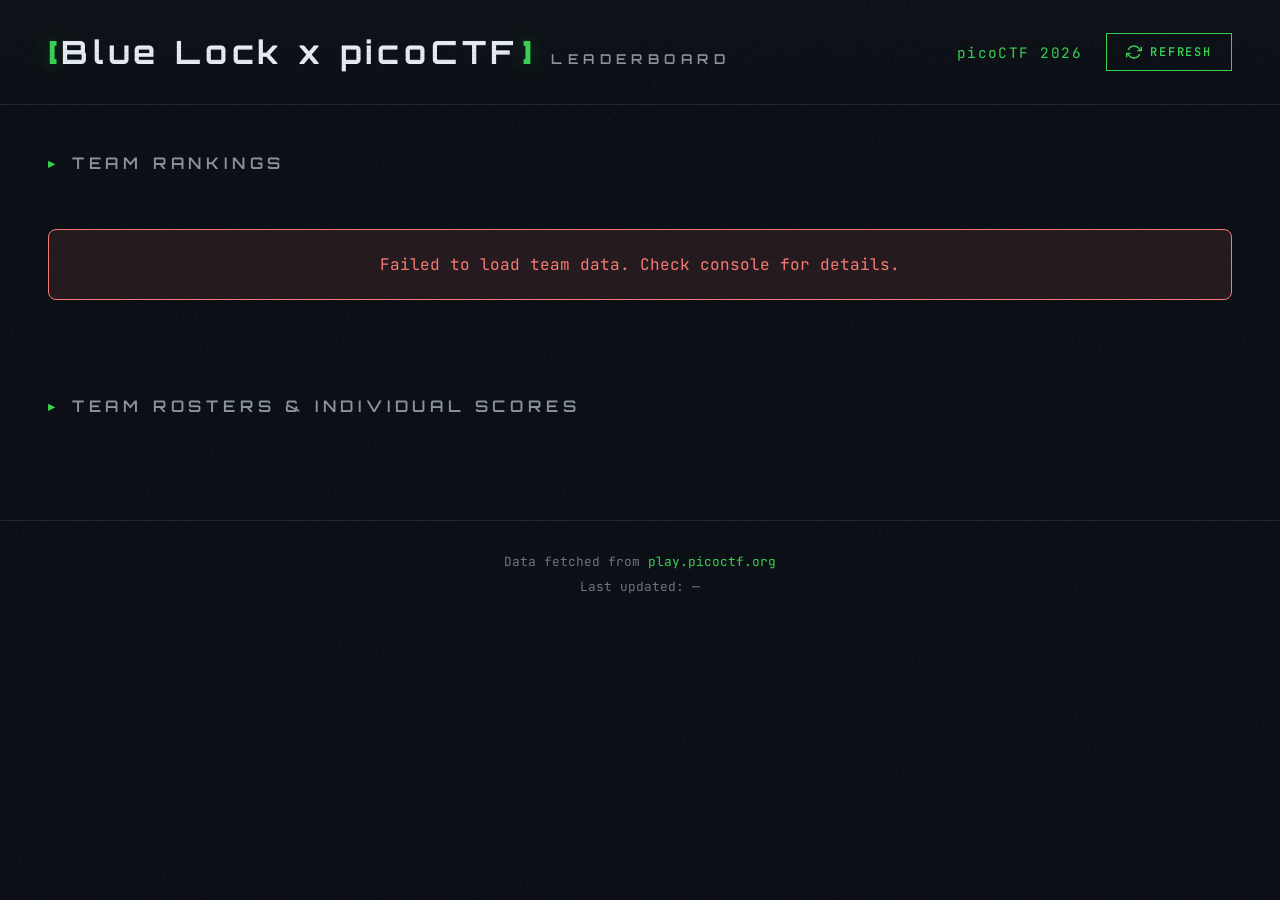
==== blescoreboard/index.html @ 0d46eaab "Add initial HTML structure for leaderboard page" ====
<!DOCTYPE html>
<html lang="en">
<head>
  <meta charset="UTF-8">
  <meta name="viewport" content="width=device-width, initial-scale=1.0">
  <title>Blue Lock x picoCTF Leaderboard</title>
  <link rel="preconnect" href="https://fonts.googleapis.com">
  <link rel="preconnect" href="https://fonts.gstatic.com" crossorigin>
  <link href="https://fonts.googleapis.com/css2?family=JetBrains+Mono:wght@400;600;700&family=Orbitron:wght@400;600;700;900&display=swap" rel="stylesheet">
  <style>
/* ===== CSS Variables ===== */
:root {
  --bg-dark: #0a0e14;
  --bg-card: #0d1117;
  --bg-card-hover: #161b22;
  --accent-cyan: #39d353;
  --accent-cyan-dim: #26a641;
  --accent-magenta: #ff7b72;
  --accent-yellow: #d29922;
  --accent-blue: #58a6ff;
  --accent-purple: #a371f7;
  --text-primary: #e6edf3;
  --text-secondary: #8b949e;
  --text-muted: #6e7681;
  --border-color: #21262d;
  --glow-cyan: 0 0 20px rgba(57, 211, 83, 0.3);
  --glow-magenta: 0 0 20px rgba(255, 123, 114, 0.2);
  --font-display: 'Orbitron', sans-serif;
  --font-mono: 'JetBrains Mono', monospace;
}

/* ===== Reset & Base ===== */
*, *::before, *::after {
  box-sizing: border-box;
  margin: 0;
  padding: 0;
}

html {
  font-size: 16px;
  scroll-behavior: smooth;
}

body {
  font-family: var(--font-mono);
  background: var(--bg-dark);
  color: var(--text-primary);
  min-height: 100vh;
  overflow-x: hidden;
  position: relative;
}

/* ===== Atmospheric Effects ===== */
.scanlines {
  position: fixed;
  top: 0;
  left: 0;
  width: 100%;
  height: 100%;
  pointer-events: none;
  z-index: 9999;
  background: repeating-linear-gradient(
    0deg,
    transparent,
    transparent 2px,
    rgba(0, 0, 0, 0.03) 2px,
    rgba(0, 0, 0, 0.03) 4px
  );
}

.noise {
  position: fixed;
  top: 0;
  left: 0;
  width: 100%;
  height: 100%;
  pointer-events: none;
  z-index: 9998;
  opacity: 0.03;
  background-image: url("data:image/svg+xml,%3Csvg viewBox='0 0 256 256' xmlns='http://www.w3.org/2000/svg'%3E%3Cfilter id='noise'%3E%3CfeTurbulence type='fractalNoise' baseFrequency='0.9' numOctaves='4' stitchTiles='stitch'/%3E%3C/filter%3E%3Crect width='100%25' height='100%25' filter='url(%23noise)'/%3E%3C/svg%3E");
}

/* ===== Header ===== */
.header {
  padding: 2rem 3rem;
  display: flex;
  justify-content: space-between;
  align-items: center;
  flex-wrap: wrap;
  gap: 1.5rem;
  border-bottom: 1px solid var(--border-color);
  background: linear-gradient(180deg, rgba(13, 17, 23, 0.95) 0%, transparent 100%);
}

.logo {
  display: flex;
  align-items: baseline;
  gap: 0.25rem;
}

.logo-bracket {
  color: var(--accent-cyan);
  font-family: var(--font-display);
  font-size: 2rem;
  font-weight: 900;
  text-shadow: var(--glow-cyan);
}

.logo-text {
  font-family: var(--font-display);
  font-size: 2rem;
  font-weight: 700;
  color: var(--text-primary);
  letter-spacing: 0.15em;
}

.logo-sub {
  font-family: var(--font-display);
  font-size: 0.85rem;
  font-weight: 600;
  color: var(--text-secondary);
  letter-spacing: 0.4em;
  margin-left: 1rem;
}

.header-meta {
  display: flex;
  align-items: center;
  gap: 1.5rem;
}

.event-name {
  font-size: 0.9rem;
  color: var(--accent-cyan);
  letter-spacing: 0.1em;
}

.refresh-btn {
  display: flex;
  align-items: center;
  gap: 0.5rem;
  padding: 0.6rem 1.2rem;
  background: transparent;
  border: 1px solid var(--accent-cyan);
  color: var(--accent-cyan);
  font-family: var(--font-mono);
  font-size: 0.75rem;
  font-weight: 600;
  letter-spacing: 0.15em;
  cursor: pointer;
  transition: all 0.3s ease;
}

.refresh-btn:hover {
  background: var(--accent-cyan);
  color: var(--bg-dark);
  box-shadow: var(--glow-cyan);
}

.refresh-btn svg {
  width: 16px;
  height: 16px;
}

.refresh-btn.loading svg {
  animation: spin 1s linear infinite;
}

@keyframes spin {
  to { transform: rotate(360deg); }
}

/* ===== Main Content ===== */
.main {
  max-width: 1400px;
  margin: 0 auto;
  padding: 3rem;
}

.section-title {
  font-family: var(--font-display);
  font-size: 1rem;
  font-weight: 600;
  letter-spacing: 0.3em;
  color: var(--text-secondary);
  margin-bottom: 1.5rem;
  display: flex;
  align-items: center;
  gap: 0.75rem;
}

.title-icon {
  color: var(--accent-cyan);
  font-size: 0.8rem;
}

/* ===== Leaderboard Grid ===== */
.leaderboard-section {
  margin-bottom: 4rem;
}

.leaderboard-grid {
  display: grid;
  grid-template-columns: repeat(auto-fill, minmax(280px, 1fr));
  gap: 1.5rem;
}

.team-card {
  background: var(--bg-card);
  border: 1px solid var(--border-color);
  border-radius: 8px;
  padding: 1.5rem;
  transition: all 0.3s ease;
  position: relative;
  overflow: hidden;
}

.team-card::before {
  content: '';
  position: absolute;
  top: 0;
  left: 0;
  width: 4px;
  height: 100%;
  background: var(--accent-cyan);
  opacity: 0;
  transition: opacity 0.3s ease;
}

.team-card:hover {
  background: var(--bg-card-hover);
  border-color: var(--accent-cyan);
  transform: translateY(-2px);
  box-shadow: var(--glow-cyan);
}

.team-card:hover::before {
  opacity: 1;
}

.team-card.rank-1 { --rank-color: #ffd700; }
.team-card.rank-2 { --rank-color: #c0c0c0; }
.team-card.rank-3 { --rank-color: #cd7f32; }

.team-card .rank-badge {
  position: absolute;
  top: 1rem;
  right: 1rem;
  font-family: var(--font-display);
  font-size: 1.5rem;
  font-weight: 900;
  color: var(--rank-color, var(--text-muted));
  opacity: 0.8;
}

.team-card .team-name {
  font-family: var(--font-display);
  font-size: 1.25rem;
  font-weight: 700;
  color: var(--text-primary);
  margin-bottom: 0.5rem;
  letter-spacing: 0.05em;
}

.team-card .team-score {
  font-size: 2rem;
  font-weight: 700;
  color: var(--accent-cyan);
  text-shadow: 0 0 10px rgba(57, 211, 83, 0.3);
}

.team-card .team-link {
  display: inline-block;
  margin-top: 1rem;
  font-size: 0.75rem;
  color: var(--accent-blue);
  text-decoration: none;
  opacity: 0.8;
  transition: opacity 0.2s;
}

.team-card .team-link:hover {
  opacity: 1;
  text-decoration: underline;
}

/* ===== Team Detail Cards ===== */
.teams-detail-section {
  margin-bottom: 2rem;
}

.teams-detail-grid {
  display: grid;
  grid-template-columns: repeat(auto-fill, minmax(340px, 1fr));
  gap: 1.5rem;
}

.team-detail-card {
  background: var(--bg-card);
  border: 1px solid var(--border-color);
  border-radius: 8px;
  overflow: hidden;
  transition: all 0.3s ease;
}

.team-detail-card:hover {
  border-color: var(--accent-cyan);
  box-shadow: var(--glow-cyan);
}

.team-detail-header {
  padding: 1.25rem 1.5rem;
  background: linear-gradient(135deg, rgba(57, 211, 83, 0.08) 0%, transparent 100%);
  border-bottom: 1px solid var(--border-color);
  display: flex;
  justify-content: space-between;
  align-items: center;
}

.team-detail-name {
  font-family: var(--font-display);
  font-size: 1.1rem;
  font-weight: 700;
  color: var(--text-primary);
  letter-spacing: 0.05em;
}

.team-detail-total {
  font-size: 1.25rem;
  font-weight: 700;
  color: var(--accent-cyan);
}

.members-list {
  padding: 1rem 1.5rem;
}

.member-row {
  display: flex;
  justify-content: space-between;
  align-items: center;
  padding: 0.75rem 0;
  border-bottom: 1px solid var(--border-color);
  transition: background 0.2s;
}

.member-row:last-child {
  border-bottom: none;
}

.member-row:hover {
  background: rgba(57, 211, 83, 0.03);
}

.member-info {
  display: flex;
  align-items: center;
  gap: 0.75rem;
}

.member-username {
  font-weight: 600;
  color: var(--text-primary);
}

.member-leader-badge {
  font-size: 0.65rem;
  padding: 0.15rem 0.4rem;
  background: var(--accent-magenta);
  color: var(--bg-dark);
  border-radius: 4px;
  font-weight: 700;
  letter-spacing: 0.05em;
}

.member-score {
  font-weight: 700;
  color: var(--accent-cyan);
  font-size: 1rem;
}

/* ===== Footer ===== */
.footer {
  text-align: center;
  padding: 2rem 3rem;
  border-top: 1px solid var(--border-color);
  color: var(--text-muted);
  font-size: 0.8rem;
}

.footer a {
  color: var(--accent-cyan);
  text-decoration: none;
}

.footer a:hover {
  text-decoration: underline;
}

.last-update {
  margin-top: 0.5rem;
}

/* ===== Loading Overlay ===== */
.loading-overlay {
  position: fixed;
  top: 0;
  left: 0;
  width: 100%;
  height: 100%;
  background: rgba(10, 14, 20, 0.95);
  display: flex;
  align-items: center;
  justify-content: center;
  z-index: 10000;
  transition: opacity 0.4s ease, visibility 0.4s ease;
}

.loading-overlay.hidden {
  opacity: 0;
  visibility: hidden;
  pointer-events: none;
}

.loader {
  display: flex;
  flex-direction: column;
  align-items: center;
  gap: 1.5rem;
}

.loader-ring {
  width: 60px;
  height: 60px;
  border: 3px solid var(--border-color);
  border-top-color: var(--accent-cyan);
  border-radius: 50%;
  animation: spin 0.8s linear infinite;
}

.loader-text {
  font-family: var(--font-display);
  font-size: 0.8rem;
  letter-spacing: 0.3em;
  color: var(--accent-cyan);
}

/* ===== Error State ===== */
.error-message {
  background: rgba(255, 123, 114, 0.1);
  border: 1px solid var(--accent-magenta);
  color: var(--accent-magenta);
  padding: 1.5rem;
  border-radius: 8px;
  text-align: center;
  margin: 2rem 0;
}

/* ===== Animations ===== */
@keyframes fadeInUp {
  from {
    opacity: 0;
    transform: translateY(20px);
  }
  to {
    opacity: 1;
    transform: translateY(0);
  }
}

.team-card,
.team-detail-card {
  animation: fadeInUp 0.5s ease forwards;
}

.team-card:nth-child(1) { animation-delay: 0.05s; }
.team-card:nth-child(2) { animation-delay: 0.1s; }
.team-card:nth-child(3) { animation-delay: 0.15s; }
.team-card:nth-child(4) { animation-delay: 0.2s; }
.team-detail-card:nth-child(1) { animation-delay: 0.1s; }
.team-detail-card:nth-child(2) { animation-delay: 0.15s; }
.team-detail-card:nth-child(3) { animation-delay: 0.2s; }
.team-detail-card:nth-child(4) { animation-delay: 0.25s; }

/* ===== Responsive ===== */
@media (max-width: 768px) {
  .header {
    padding: 1.5rem 1.5rem;
  }

  .logo-text, .logo-bracket {
    font-size: 1.5rem;
  }

  .main {
    padding: 1.5rem;
  }

  .leaderboard-grid,
  .teams-detail-grid {
    grid-template-columns: 1fr;
  }
}
  </style>
</head>
<body>
  <div class="scanlines"></div>
  <div class="noise"></div>
  
  <header class="header">
    <div class="logo">
      <span class="logo-bracket">[</span>
      <span class="logo-text">Blue Lock x picoCTF</span>
      <span class="logo-bracket">]</span>
      <span class="logo-sub">LEADERBOARD</span>
    </div>
    <div class="header-meta">
      <span class="event-name" id="eventName">picoCTF 2026</span>
      <button class="refresh-btn" id="refreshBtn" aria-label="Refresh scores">
        <svg viewBox="0 0 24 24" fill="none" stroke="currentColor" stroke-width="2">
          <path d="M23 4v6h-6M1 20v-6h6"/>
          <path d="M3.51 9a9 9 0 0 1 14.85-3.36L23 10M1 14l4.64 4.36A9 9 0 0 0 20.49 15"/>
        </svg>
        <span>REFRESH</span>
      </button>
    </div>
  </header>

  <main class="main">
    <section class="leaderboard-section">
      <h2 class="section-title">
        <span class="title-icon">▸</span>
        TEAM RANKINGS
      </h2>
      <div class="leaderboard-grid" id="leaderboard">
        <!-- Teams injected by JS -->
      </div>
    </section>

    <section class="teams-detail-section">
      <h2 class="section-title">
        <span class="title-icon">▸</span>
        TEAM ROSTERS & INDIVIDUAL SCORES
      </h2>
      <div class="teams-detail-grid" id="teamsDetail">
        <!-- Team cards injected by JS -->
      </div>
    </section>
  </main>

  <footer class="footer">
    <p>Data fetched from <a href="https://play.picoctf.org" target="_blank" rel="noopener">play.picoctf.org</a></p>
    <p class="last-update">Last updated: <span id="lastUpdate">—</span></p>
  </footer>

  <div class="loading-overlay" id="loadingOverlay">
    <div class="loader">
      <div class="loader-ring"></div>
      <span class="loader-text">FETCHING SCORES...</span>
    </div>
  </div>

  <script>
const TEAM_IDS = [19336, 19570, 19329, 19338];
const API_BASE = 'https://play.picoctf.org/api/teams';
const CORS_PROXY = 'https://corsproxy.io/?url=';

const elements = {
  leaderboard: document.getElementById('leaderboard'),
  teamsDetail: document.getElementById('teamsDetail'),
  loadingOverlay: document.getElementById('loadingOverlay'),
  refreshBtn: document.getElementById('refreshBtn'),
  lastUpdate: document.getElementById('lastUpdate'),
  eventName: document.getElementById('eventName'),
};

async function fetchTeamData(teamId) {
  const url = CORS_PROXY + encodeURIComponent(`${API_BASE}/${teamId}`);
  const res = await fetch(url);
  if (!res.ok) throw new Error(`HTTP ${res.status}`);
  return await res.json();
}

async function fetchAllTeams() {
  const results = await Promise.allSettled(TEAM_IDS.map(fetchTeamData));
  const teams = [];
  results.forEach((r, i) => {
    if (r.status === 'fulfilled') teams.push(r.value);
    else console.error(`Failed team ${TEAM_IDS[i]}:`, r.reason);
  });
  return teams;
}

function sortTeamsByScore(teams) {
  return [...teams].sort((a, b) => (b.team_score || 0) - (a.team_score || 0));
}

function renderLeaderboard(teams) {
  const sorted = sortTeamsByScore(teams);
  elements.leaderboard.innerHTML = sorted
    .map((team, index) => {
      const rank = index + 1;
      const rankClass = rank <= 3 ? `rank-${rank}` : '';
      const teamUrl = `https://play.picoctf.org/teams/${team.id}`;
      return `
        <article class="team-card ${rankClass}" data-rank="${rank}">
          <span class="rank-badge">#${rank}</span>
          <h3 class="team-name">${escapeHtml(team.name)}</h3>
          <p class="team-score">${formatScore(team.team_score)} pts</p>
          <a class="team-link" href="${teamUrl}" target="_blank" rel="noopener">View on picoCTF →</a>
        </article>
      `;
    })
    .join('');
}

function renderTeamDetails(teams) {
  const sorted = sortTeamsByScore(teams);
  elements.teamsDetail.innerHTML = sorted
    .map((team) => {
      const members = (team.members || [])
        .filter((m) => !m.is_disqualified)
        .sort((a, b) => (b.team_score_contribution || 0) - (a.team_score_contribution || 0));

      const membersHtml = members
        .map(
          (m) => `
          <div class="member-row">
            <div class="member-info">
              <span class="member-username">${escapeHtml(m.username)}</span>
              ${m.team_leader ? '<span class="member-leader-badge">LEADER</span>' : ''}
            </div>
            <span class="member-score">${formatScore(m.team_score_contribution)} pts</span>
          </div>
        `
        )
        .join('');

      return `
        <article class="team-detail-card">
          <div class="team-detail-header">
            <span class="team-detail-name">${escapeHtml(team.name)}</span>
            <span class="team-detail-total">${formatScore(team.team_score)} pts</span>
          </div>
          <div class="members-list">
            ${membersHtml || '<p style="color: var(--text-muted); font-size: 0.85rem;">No members</p>'}
          </div>
        </article>
      `;
    })
    .join('');
}

function formatScore(value) {
  const n = Number(value);
  return isNaN(n) ? '0' : n.toLocaleString();
}

function escapeHtml(str) {
  if (!str) return '';
  const div = document.createElement('div');
  div.textContent = str;
  return div.innerHTML;
}

async function loadLeaderboard() {
  elements.loadingOverlay?.classList.remove('hidden');
  elements.refreshBtn?.classList.add('loading');

  try {
    const teams = await fetchAllTeams();

    if (teams.length === 0) {
      elements.leaderboard.innerHTML = `
        <div class="error-message" style="grid-column: 1/-1;">
          Failed to load team data. Check console for details.
        </div>
      `;
      return;
    }

    if (teams[0]?.event?.name) {
      elements.eventName.textContent = teams[0].event.name;
    }

    renderLeaderboard(teams);
    renderTeamDetails(teams);
    elements.lastUpdate.textContent = new Date().toLocaleString();
  } catch (err) {
    console.error('Leaderboard load error:', err);
    elements.leaderboard.innerHTML = `
      <div class="error-message" style="grid-column: 1/-1;">
        Error loading leaderboard: ${escapeHtml(err.message)}
      </div>
    `;
  } finally {
    elements.loadingOverlay?.classList.add('hidden');
    elements.refreshBtn?.classList.remove('loading');
  }
}

elements.refreshBtn?.addEventListener('click', loadLeaderboard);
loadLeaderboard();
  </script>
</body>
</html>
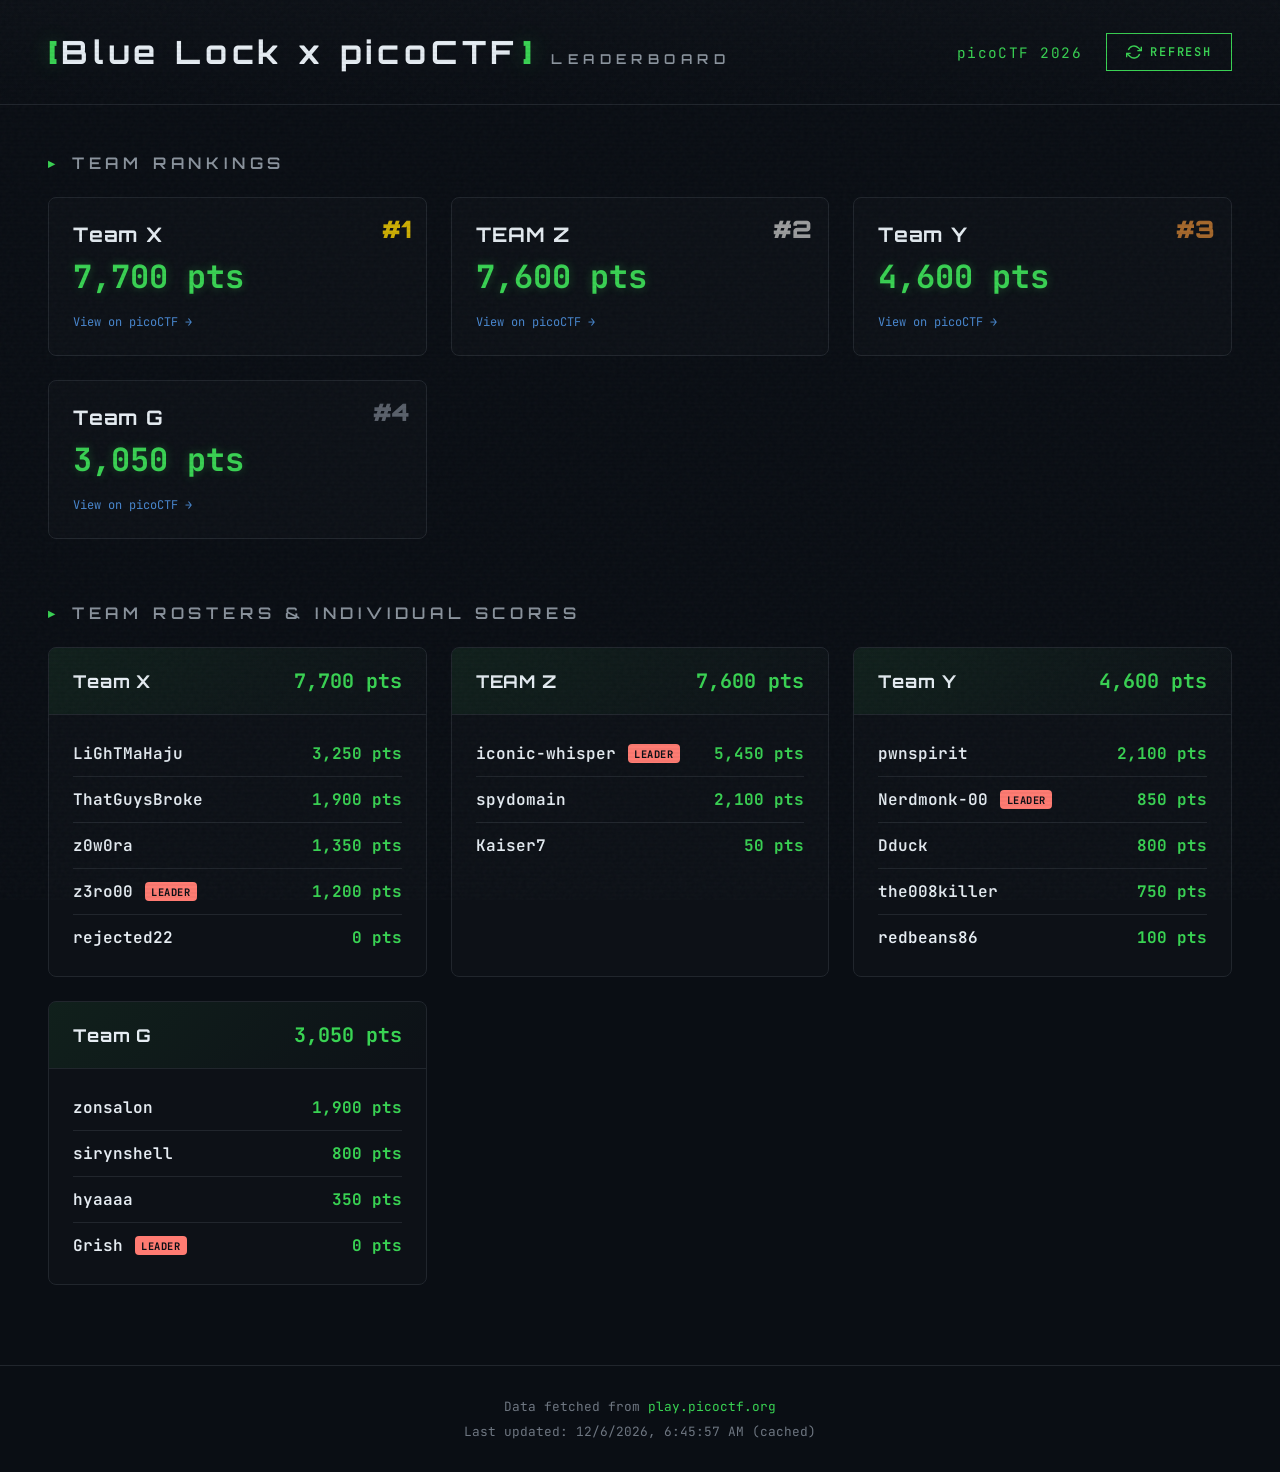
==== commit 9fa69e89: "Implement fallback data and enhance error handling Added fallback data for teams when CORS proxies f" ====
--- a/blescoreboard/index.html
+++ b/blescoreboard/index.html
@@ -563,7 +563,14 @@
   <script>
 const TEAM_IDS = [19336, 19570, 19329, 19338];
 const API_BASE = 'https://play.picoctf.org/api/teams';
-const CORS_PROXY = 'https://corsproxy.io/?url=';
+const CORS_PROXIES = [
+  'https://api.cors.lol/?url=',
+  'https://api.allorigins.win/raw?url=',
+  'https://corsproxy.io/?url=',
+];
+
+// Fallback data when CORS proxies fail (update periodically from play.picoctf.org)
+const FALLBACK_TEAMS = [{"id":19336,"event":{"id":79,"name":"picoCTF 2026"},"name":"Team X","team_score":7700,"members":[{"participant_id":115427,"username":"z3ro00","team_leader":true,"team_score_contribution":1200},{"participant_id":115432,"username":"LiGhTMaHaju","team_leader":false,"team_score_contribution":3250},{"participant_id":115440,"username":"z0w0ra","team_leader":false,"team_score_contribution":1350},{"participant_id":117313,"username":"ThatGuysBroke","team_leader":false,"team_score_contribution":1900},{"participant_id":117492,"username":"rejected22","team_leader":false,"team_score_contribution":0}]},{"id":19570,"event":{"id":79,"name":"picoCTF 2026"},"name":"TEAM Z","team_score":7600,"members":[{"participant_id":115942,"username":"iconic-whisper","team_leader":true,"team_score_contribution":5450},{"participant_id":117519,"username":"Kaiser7","team_leader":false,"team_score_contribution":50},{"participant_id":117575,"username":"spydomain","team_leader":false,"team_score_contribution":2100}]},{"id":19329,"event":{"id":79,"name":"picoCTF 2026"},"name":"Team Y","team_score":4600,"members":[{"participant_id":108541,"username":"Nerdmonk-00","team_leader":true,"team_score_contribution":850},{"participant_id":115345,"username":"pwnspirit","team_leader":false,"team_score_contribution":2100},{"participant_id":115410,"username":"the008killer","team_leader":false,"team_score_contribution":750},{"participant_id":115416,"username":"redbeans86","team_leader":false,"team_score_contribution":100},{"participant_id":115642,"username":"Dduck","team_leader":false,"team_score_contribution":800}]},{"id":19338,"event":{"id":79,"name":"picoCTF 2026"},"name":"Team G","team_score":3050,"members":[{"participant_id":115433,"username":"Grish","team_leader":true,"team_score_contribution":0},{"participant_id":115443,"username":"zonsalon","team_leader":false,"team_score_contribution":1900},{"participant_id":115471,"username":"hyaaaa","team_leader":false,"team_score_contribution":350},{"participant_id":115549,"username":"sirynshell","team_leader":false,"team_score_contribution":800}]}];
 
 const elements = {
   leaderboard: document.getElementById('leaderboard'),
@@ -575,10 +582,19 @@
 };
 
 async function fetchTeamData(teamId) {
-  const url = CORS_PROXY + encodeURIComponent(`${API_BASE}/${teamId}`);
-  const res = await fetch(url);
-  if (!res.ok) throw new Error(`HTTP ${res.status}`);
-  return await res.json();
+  const targetUrl = `${API_BASE}/${teamId}`;
+  let lastErr;
+  for (const proxy of CORS_PROXIES) {
+    try {
+      const url = proxy + encodeURIComponent(targetUrl);
+      const res = await fetch(url);
+      if (!res.ok) throw new Error(`HTTP ${res.status}`);
+      return await res.json();
+    } catch (e) {
+      lastErr = e;
+    }
+  }
+  throw lastErr;
 }
 
 async function fetchAllTeams() {
@@ -667,36 +683,35 @@
   elements.loadingOverlay?.classList.remove('hidden');
   elements.refreshBtn?.classList.add('loading');
 
+  let teams = [];
+  let usedFallback = false;
+
   try {
-    const teams = await fetchAllTeams();
-
-    if (teams.length === 0) {
-      elements.leaderboard.innerHTML = `
-        <div class="error-message" style="grid-column: 1/-1;">
-          Failed to load team data. Check console for details.
-        </div>
-      `;
-      return;
-    }
-
+    teams = await fetchAllTeams();
+    if (teams.length === 0) throw new Error('No teams loaded');
+  } catch (err) {
+    console.warn('Using fallback data:', err.message);
+    teams = FALLBACK_TEAMS;
+    usedFallback = true;
+  }
+
+  if (teams.length > 0) {
     if (teams[0]?.event?.name) {
       elements.eventName.textContent = teams[0].event.name;
     }
-
     renderLeaderboard(teams);
     renderTeamDetails(teams);
-    elements.lastUpdate.textContent = new Date().toLocaleString();
-  } catch (err) {
-    console.error('Leaderboard load error:', err);
+    elements.lastUpdate.textContent = new Date().toLocaleString() + (usedFallback ? ' (cached)' : '');
+  } else {
     elements.leaderboard.innerHTML = `
       <div class="error-message" style="grid-column: 1/-1;">
-        Error loading leaderboard: ${escapeHtml(err.message)}
+        Failed to load team data.
       </div>
     `;
-  } finally {
-    elements.loadingOverlay?.classList.add('hidden');
-    elements.refreshBtn?.classList.remove('loading');
-  }
+  }
+
+  elements.loadingOverlay?.classList.add('hidden');
+  elements.refreshBtn?.classList.remove('loading');
 }
 
 elements.refreshBtn?.addEventListener('click', loadLeaderboard);
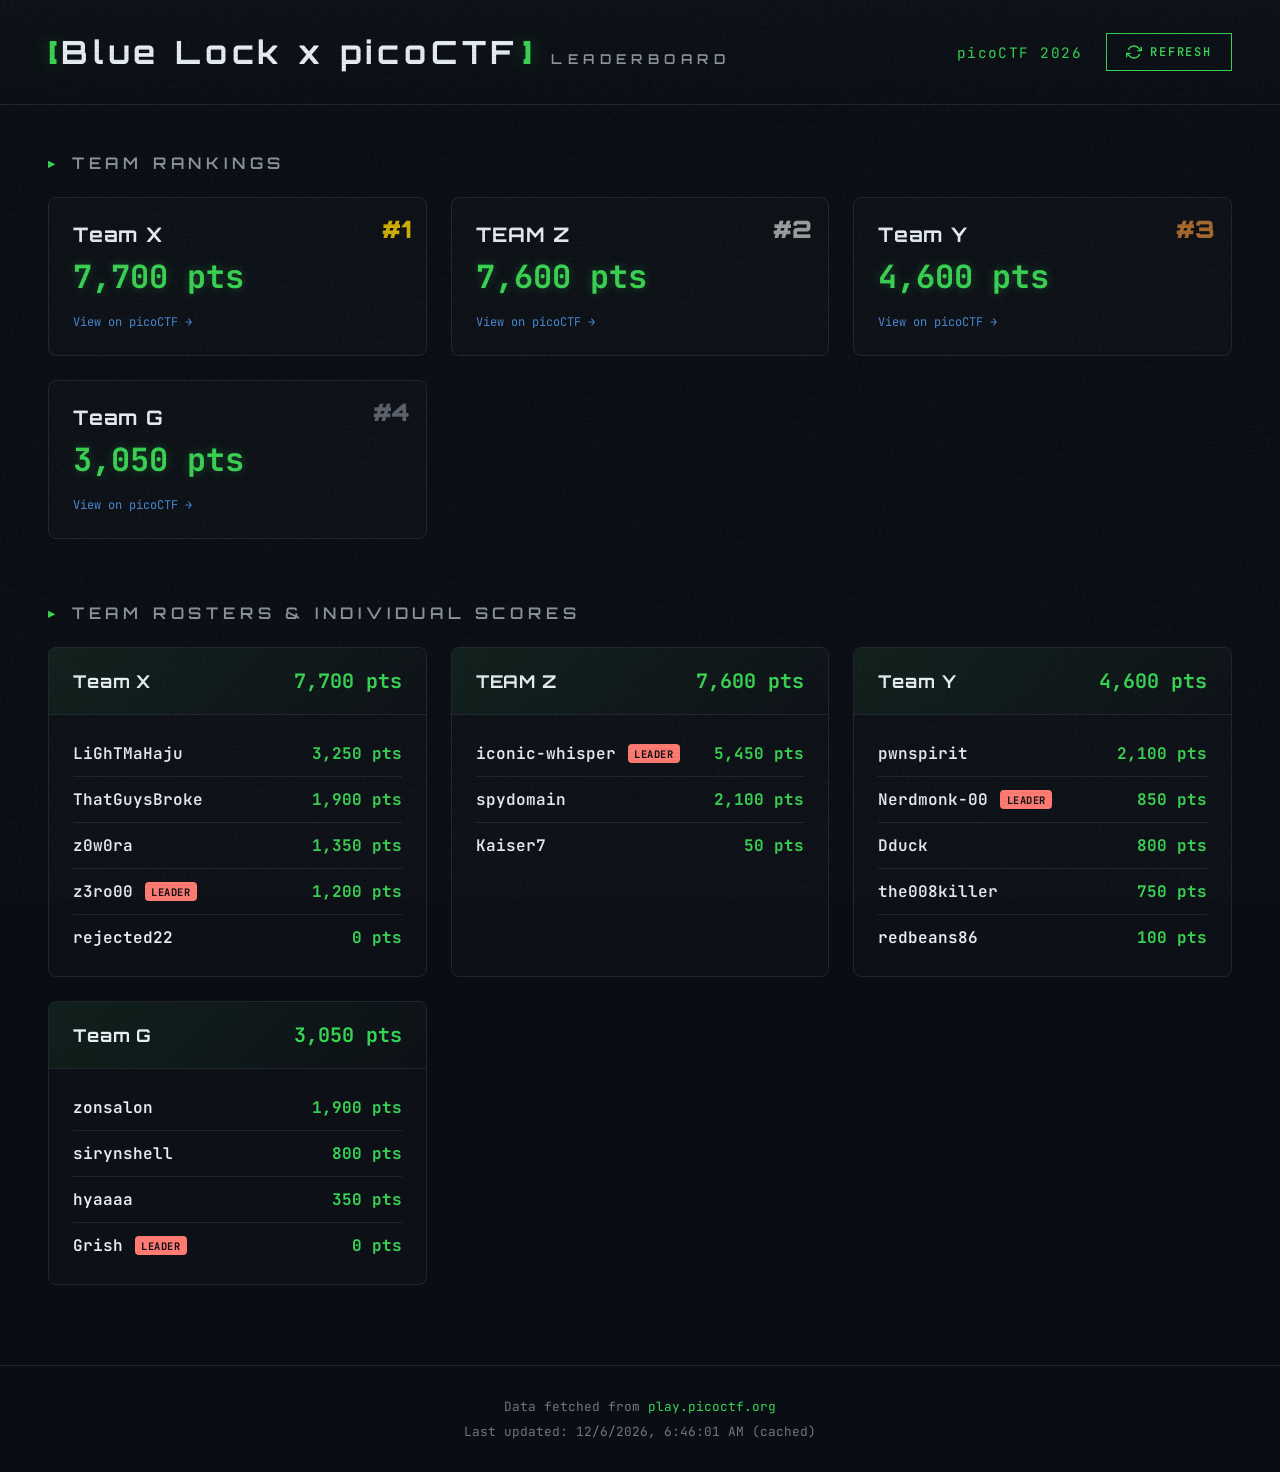
==== commit de5f093f: "Update index.html" ====
--- a/blescoreboard/index.html
+++ b/blescoreboard/index.html
@@ -563,6 +563,7 @@
   <script>
 const TEAM_IDS = [19336, 19570, 19329, 19338];
 const API_BASE = 'https://play.picoctf.org/api/teams';
+const STORAGE_KEY = 'picoctf_leaderboard_teams';
 const CORS_PROXIES = [
   'https://api.cors.lol/?url=',
   'https://api.allorigins.win/raw?url=',
@@ -571,6 +572,25 @@
 
 // Fallback data when CORS proxies fail (update periodically from play.picoctf.org)
 const FALLBACK_TEAMS = [{"id":19336,"event":{"id":79,"name":"picoCTF 2026"},"name":"Team X","team_score":7700,"members":[{"participant_id":115427,"username":"z3ro00","team_leader":true,"team_score_contribution":1200},{"participant_id":115432,"username":"LiGhTMaHaju","team_leader":false,"team_score_contribution":3250},{"participant_id":115440,"username":"z0w0ra","team_leader":false,"team_score_contribution":1350},{"participant_id":117313,"username":"ThatGuysBroke","team_leader":false,"team_score_contribution":1900},{"participant_id":117492,"username":"rejected22","team_leader":false,"team_score_contribution":0}]},{"id":19570,"event":{"id":79,"name":"picoCTF 2026"},"name":"TEAM Z","team_score":7600,"members":[{"participant_id":115942,"username":"iconic-whisper","team_leader":true,"team_score_contribution":5450},{"participant_id":117519,"username":"Kaiser7","team_leader":false,"team_score_contribution":50},{"participant_id":117575,"username":"spydomain","team_leader":false,"team_score_contribution":2100}]},{"id":19329,"event":{"id":79,"name":"picoCTF 2026"},"name":"Team Y","team_score":4600,"members":[{"participant_id":108541,"username":"Nerdmonk-00","team_leader":true,"team_score_contribution":850},{"participant_id":115345,"username":"pwnspirit","team_leader":false,"team_score_contribution":2100},{"participant_id":115410,"username":"the008killer","team_leader":false,"team_score_contribution":750},{"participant_id":115416,"username":"redbeans86","team_leader":false,"team_score_contribution":100},{"participant_id":115642,"username":"Dduck","team_leader":false,"team_score_contribution":800}]},{"id":19338,"event":{"id":79,"name":"picoCTF 2026"},"name":"Team G","team_score":3050,"members":[{"participant_id":115433,"username":"Grish","team_leader":true,"team_score_contribution":0},{"participant_id":115443,"username":"zonsalon","team_leader":false,"team_score_contribution":1900},{"participant_id":115471,"username":"hyaaaa","team_leader":false,"team_score_contribution":350},{"participant_id":115549,"username":"sirynshell","team_leader":false,"team_score_contribution":800}]}];
+
+function getFromStorage() {
+  try {
+    const raw = localStorage.getItem(STORAGE_KEY);
+    if (!raw) return null;
+    const teams = JSON.parse(raw);
+    return Array.isArray(teams) && teams.length > 0 ? teams : null;
+  } catch (e) {
+    return null;
+  }
+}
+
+function saveToStorage(teams) {
+  try {
+    localStorage.setItem(STORAGE_KEY, JSON.stringify(teams));
+  } catch (e) {
+    console.warn('localStorage save failed:', e);
+  }
+}
 
 const elements = {
   leaderboard: document.getElementById('leaderboard'),
@@ -679,20 +699,30 @@
   return div.innerHTML;
 }
 
-async function loadLeaderboard() {
-  elements.loadingOverlay?.classList.remove('hidden');
-  elements.refreshBtn?.classList.add('loading');
+async function loadLeaderboard(silent = false) {
+  if (!silent) {
+    elements.loadingOverlay?.classList.remove('hidden');
+    elements.refreshBtn?.classList.add('loading');
+  }
 
   let teams = [];
-  let usedFallback = false;
+  let source = '';
 
   try {
     teams = await fetchAllTeams();
-    if (teams.length === 0) throw new Error('No teams loaded');
+    if (teams.length > 0) {
+      saveToStorage(teams);
+      source = '';
+    } else throw new Error('No teams loaded');
   } catch (err) {
-    console.warn('Using fallback data:', err.message);
-    teams = FALLBACK_TEAMS;
-    usedFallback = true;
+    teams = getFromStorage();
+    if (teams && teams.length > 0) {
+      source = ' (from cache)';
+    } else {
+      teams = FALLBACK_TEAMS;
+      saveToStorage(teams);
+      source = ' (cached)';
+    }
   }
 
   if (teams.length > 0) {
@@ -701,7 +731,7 @@
     }
     renderLeaderboard(teams);
     renderTeamDetails(teams);
-    elements.lastUpdate.textContent = new Date().toLocaleString() + (usedFallback ? ' (cached)' : '');
+    elements.lastUpdate.textContent = new Date().toLocaleString() + source;
   } else {
     elements.leaderboard.innerHTML = `
       <div class="error-message" style="grid-column: 1/-1;">
@@ -710,12 +740,17 @@
     `;
   }
 
-  elements.loadingOverlay?.classList.add('hidden');
-  elements.refreshBtn?.classList.remove('loading');
-}
-
-elements.refreshBtn?.addEventListener('click', loadLeaderboard);
-loadLeaderboard();
+  if (!silent) {
+    elements.loadingOverlay?.classList.add('hidden');
+    elements.refreshBtn?.classList.remove('loading');
+  }
+}
+
+elements.refreshBtn?.addEventListener('click', () => loadLeaderboard(false));
+loadLeaderboard(false);
+
+// Auto-update every 1 minute (silent - no loading overlay)
+setInterval(() => loadLeaderboard(true), 60000);
   </script>
 </body>
 </html>
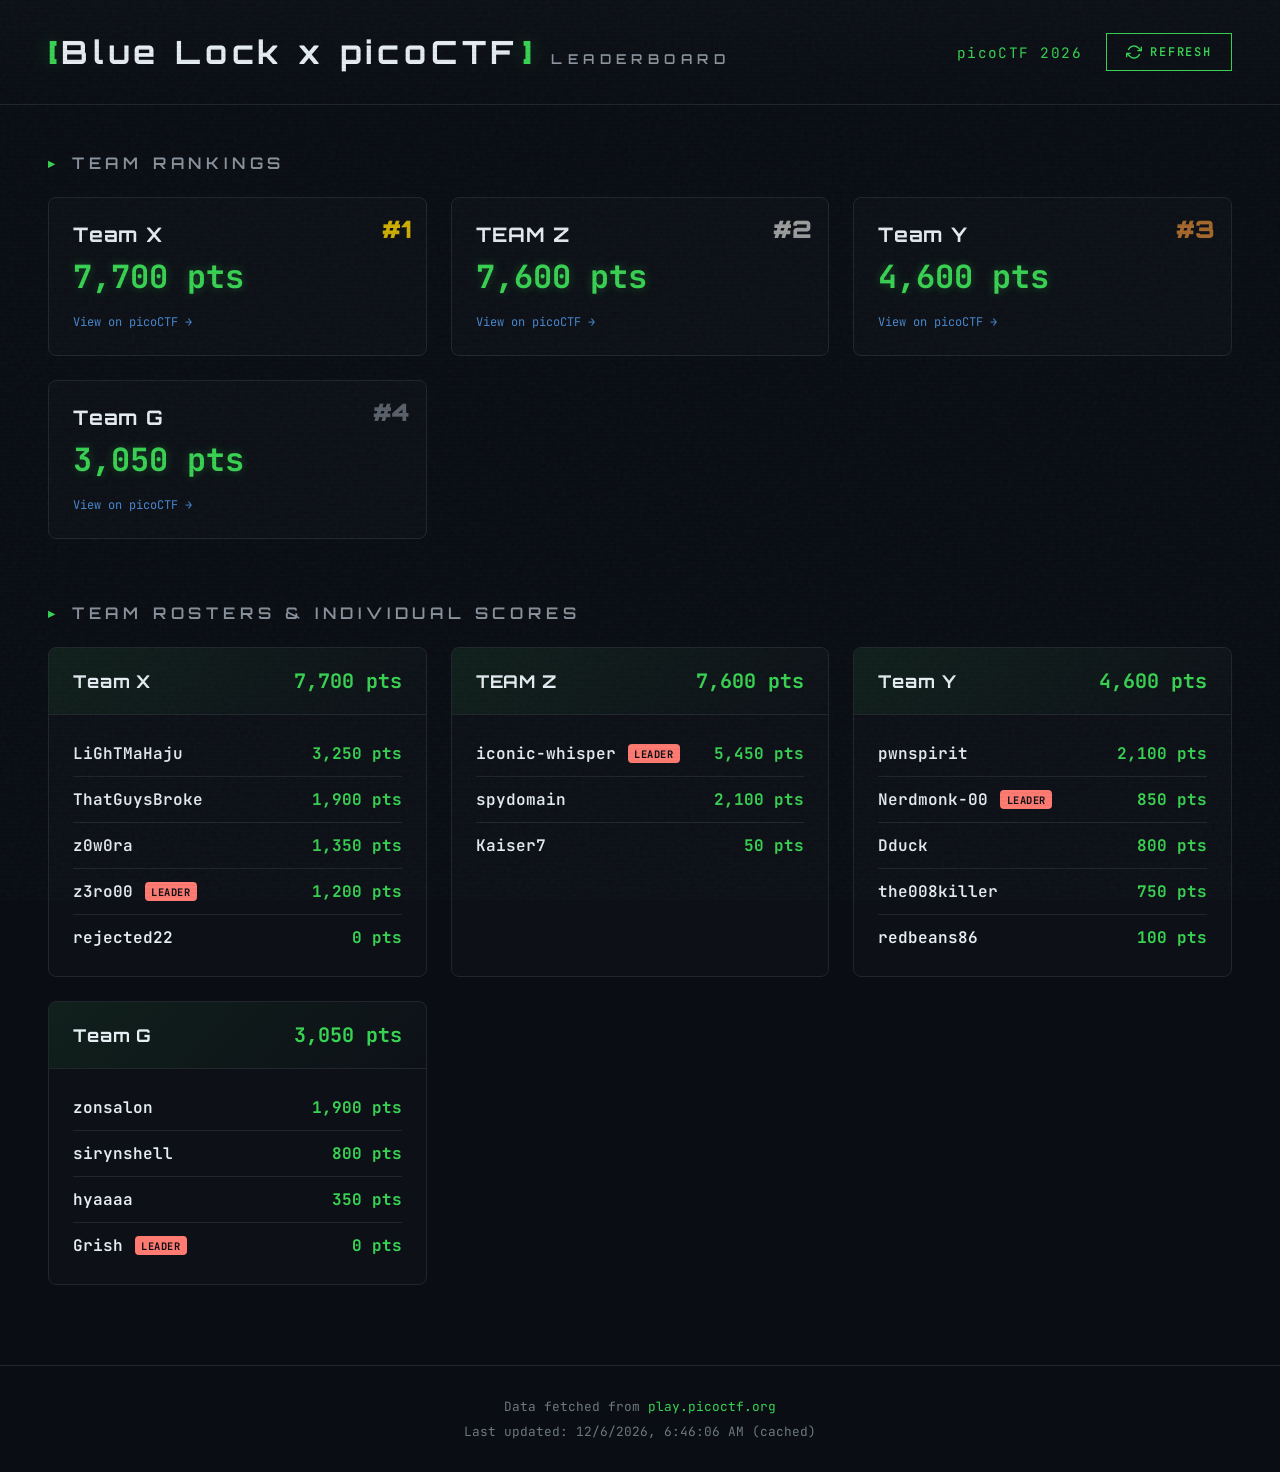
==== commit 085ca65b: "Enhance loading overlay and localStorage handling Updated loading overlay visibility and added local" ====
--- a/blescoreboard/index.html
+++ b/blescoreboard/index.html
@@ -553,7 +553,7 @@
     <p class="last-update">Last updated: <span id="lastUpdate">—</span></p>
   </footer>
 
-  <div class="loading-overlay" id="loadingOverlay">
+  <div class="loading-overlay hidden" id="loadingOverlay">
     <div class="loader">
       <div class="loader-ring"></div>
       <span class="loader-text">FETCHING SCORES...</span>
@@ -564,13 +564,16 @@
 const TEAM_IDS = [19336, 19570, 19329, 19338];
 const API_BASE = 'https://play.picoctf.org/api/teams';
 const STORAGE_KEY = 'picoctf_leaderboard_teams';
+const STORAGE_TIME_KEY = 'picoctf_leaderboard_updated';
+
+
 const CORS_PROXIES = [
   'https://api.cors.lol/?url=',
   'https://api.allorigins.win/raw?url=',
   'https://corsproxy.io/?url=',
 ];
 
-// Fallback data when CORS proxies fail (update periodically from play.picoctf.org)
+// Fallback when all proxies fail + localStorage empty (update periodically)
 const FALLBACK_TEAMS = [{"id":19336,"event":{"id":79,"name":"picoCTF 2026"},"name":"Team X","team_score":7700,"members":[{"participant_id":115427,"username":"z3ro00","team_leader":true,"team_score_contribution":1200},{"participant_id":115432,"username":"LiGhTMaHaju","team_leader":false,"team_score_contribution":3250},{"participant_id":115440,"username":"z0w0ra","team_leader":false,"team_score_contribution":1350},{"participant_id":117313,"username":"ThatGuysBroke","team_leader":false,"team_score_contribution":1900},{"participant_id":117492,"username":"rejected22","team_leader":false,"team_score_contribution":0}]},{"id":19570,"event":{"id":79,"name":"picoCTF 2026"},"name":"TEAM Z","team_score":7600,"members":[{"participant_id":115942,"username":"iconic-whisper","team_leader":true,"team_score_contribution":5450},{"participant_id":117519,"username":"Kaiser7","team_leader":false,"team_score_contribution":50},{"participant_id":117575,"username":"spydomain","team_leader":false,"team_score_contribution":2100}]},{"id":19329,"event":{"id":79,"name":"picoCTF 2026"},"name":"Team Y","team_score":4600,"members":[{"participant_id":108541,"username":"Nerdmonk-00","team_leader":true,"team_score_contribution":850},{"participant_id":115345,"username":"pwnspirit","team_leader":false,"team_score_contribution":2100},{"participant_id":115410,"username":"the008killer","team_leader":false,"team_score_contribution":750},{"participant_id":115416,"username":"redbeans86","team_leader":false,"team_score_contribution":100},{"participant_id":115642,"username":"Dduck","team_leader":false,"team_score_contribution":800}]},{"id":19338,"event":{"id":79,"name":"picoCTF 2026"},"name":"Team G","team_score":3050,"members":[{"participant_id":115433,"username":"Grish","team_leader":true,"team_score_contribution":0},{"participant_id":115443,"username":"zonsalon","team_leader":false,"team_score_contribution":1900},{"participant_id":115471,"username":"hyaaaa","team_leader":false,"team_score_contribution":350},{"participant_id":115549,"username":"sirynshell","team_leader":false,"team_score_contribution":800}]}];
 
 function getFromStorage() {
@@ -587,9 +590,28 @@
 function saveToStorage(teams) {
   try {
     localStorage.setItem(STORAGE_KEY, JSON.stringify(teams));
+    localStorage.setItem(STORAGE_TIME_KEY, new Date().toISOString());
   } catch (e) {
     console.warn('localStorage save failed:', e);
   }
+}
+
+function getStoredUpdateTime() {
+  try {
+    return localStorage.getItem(STORAGE_TIME_KEY) || null;
+  } catch (e) {
+    return null;
+  }
+}
+
+function teamsSignature(teams) {
+  const sorted = [...teams].sort((a, b) => (b.team_score || 0) - (a.team_score || 0));
+  return sorted.map(t => `${t.id}:${t.team_score}:${(t.members||[]).map(m=>m.team_score_contribution).join(',')}`).join('|');
+}
+
+function teamsChanged(prev, next) {
+  if (!prev || !next || prev.length !== next.length) return true;
+  return teamsSignature(prev) !== teamsSignature(next);
 }
 
 const elements = {
@@ -699,21 +721,45 @@
   return div.innerHTML;
 }
 
+function displayTeams(teams, sourceLabel) {
+  if (!teams || teams.length === 0) return;
+  if (teams[0]?.event?.name) {
+    elements.eventName.textContent = teams[0].event.name;
+  }
+  renderLeaderboard(teams);
+  renderTeamDetails(teams);
+  const time = getStoredUpdateTime();
+  elements.lastUpdate.textContent = (time ? new Date(time).toLocaleString() : new Date().toLocaleString()) + sourceLabel;
+}
+
 async function loadLeaderboard(silent = false) {
-  if (!silent) {
+  const showOverlay = !silent;
+
+  if (showOverlay) {
     elements.loadingOverlay?.classList.remove('hidden');
     elements.refreshBtn?.classList.add('loading');
   }
 
+  const cached = getFromStorage() || FALLBACK_TEAMS;
   let teams = [];
   let source = '';
 
   try {
     teams = await fetchAllTeams();
-    if (teams.length > 0) {
+    if (teams.length >= TEAM_IDS.length) {
+      const changed = teamsChanged(cached, teams);
       saveToStorage(teams);
       source = '';
-    } else throw new Error('No teams loaded');
+      if (!changed && !showOverlay) {
+        elements.lastUpdate.textContent = new Date().toLocaleString() + ' (no change)';
+        return;
+      }
+    } else if (teams.length > 0) {
+      teams = cached;
+      source = ' (partial fetch, kept cache)';
+    } else {
+      throw new Error('No teams loaded');
+    }
   } catch (err) {
     teams = getFromStorage();
     if (teams && teams.length > 0) {
@@ -726,12 +772,7 @@
   }
 
   if (teams.length > 0) {
-    if (teams[0]?.event?.name) {
-      elements.eventName.textContent = teams[0].event.name;
-    }
-    renderLeaderboard(teams);
-    renderTeamDetails(teams);
-    elements.lastUpdate.textContent = new Date().toLocaleString() + source;
+    displayTeams(teams, source);
   } else {
     elements.leaderboard.innerHTML = `
       <div class="error-message" style="grid-column: 1/-1;">
@@ -740,16 +781,24 @@
     `;
   }
 
-  if (!silent) {
+  if (showOverlay) {
     elements.loadingOverlay?.classList.add('hidden');
     elements.refreshBtn?.classList.remove('loading');
   }
 }
 
+function init() {
+  const cached = getFromStorage() || FALLBACK_TEAMS;
+  if (cached.length > 0) {
+    displayTeams(cached, getFromStorage() ? ' (from cache)' : ' (cached)');
+    elements.loadingOverlay?.classList.add('hidden');
+  }
+  loadLeaderboard(true);
+}
+
 elements.refreshBtn?.addEventListener('click', () => loadLeaderboard(false));
-loadLeaderboard(false);
-
-// Auto-update every 1 minute (silent - no loading overlay)
+init();
+
 setInterval(() => loadLeaderboard(true), 60000);
   </script>
 </body>
